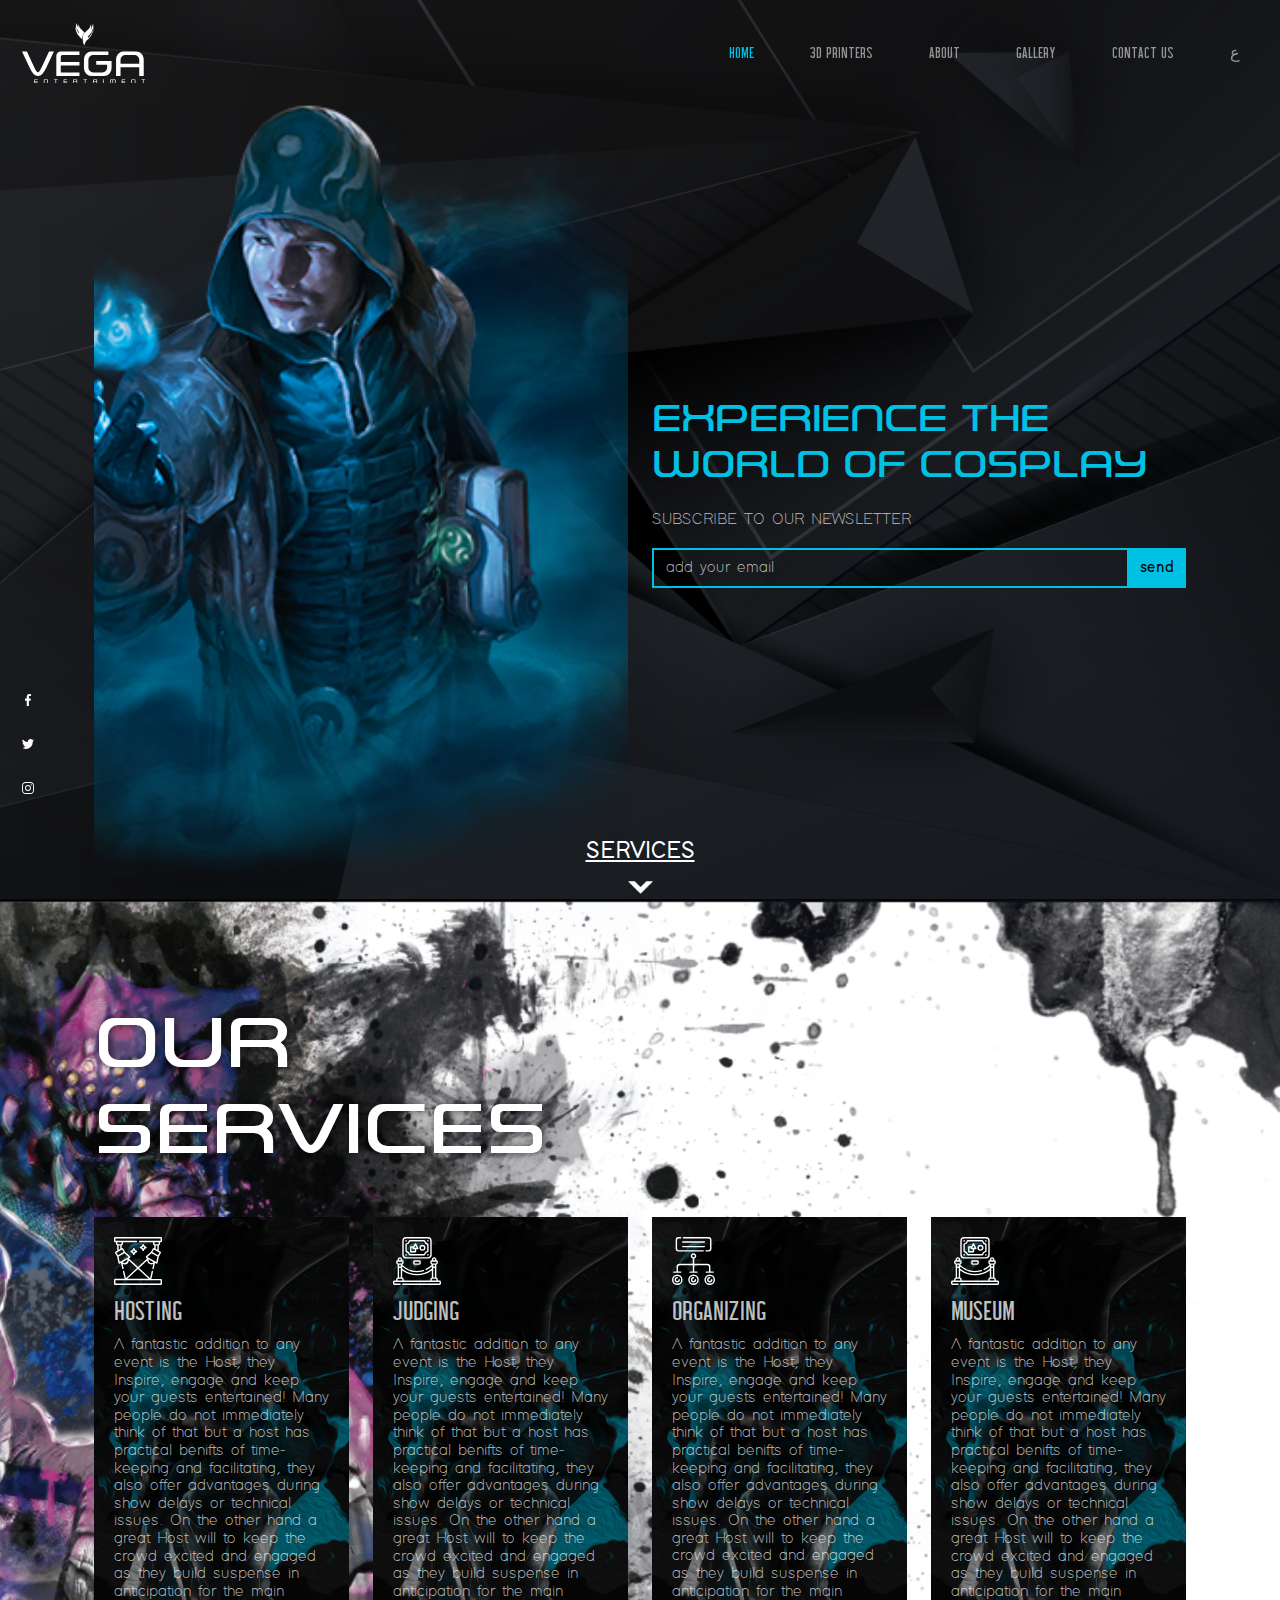
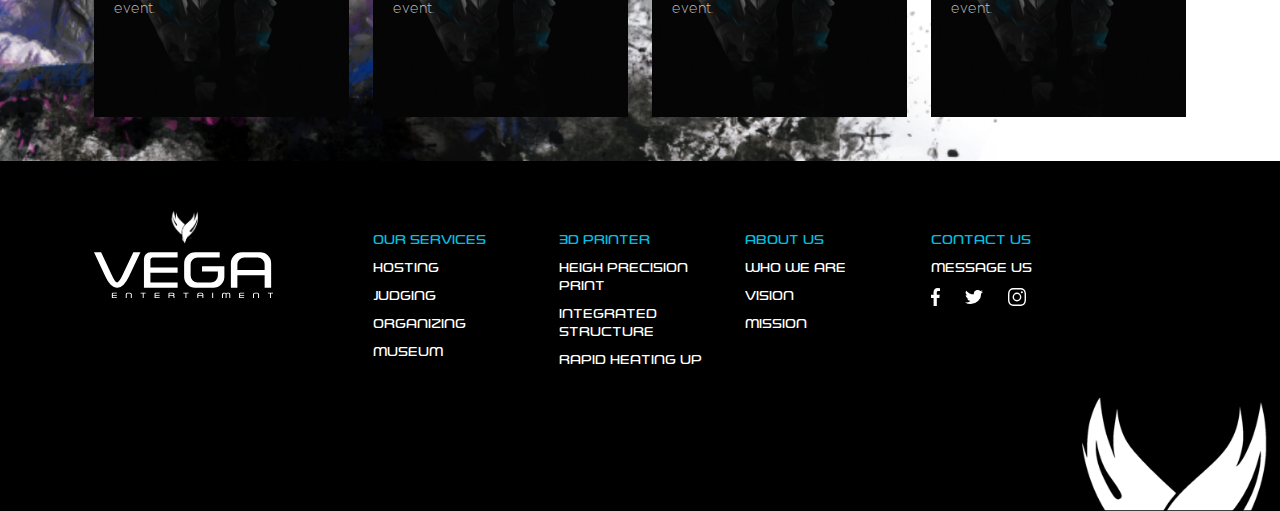
==== index.html @ 726aba1a "#0 - project vega" ====
<!DOCTYPE html>
<html dir="ltr">
<head>
    <meta charset="UTF-8">
    <meta http-equiv="X-UA-Compatible" content="IE=edge">
    <meta name="viewport" content="width=device-width, initial-scale=1.0">
    <link rel="stylesheet" href="plugins/bootstrap/css/bootstrap.min.css">
    <link rel="stylesheet" href="main.css">
    <link rel="stylesheet" href="css/navbar.css">
    <link rel="stylesheet" href="css/footer.css">
    <link rel="stylesheet" href="css/home.css">
    <title>Vega</title>
</head>
<body>
    <!-- <p class="test" rel="localize[title]"></p> -->
    <nav class="navbar navbar-expand-lg navbar-dark">
        <div class="container-fluid">
          <a class="navbar-brand" href="/">
              <img src="images/Group 75.svg" alt="Vega">
          </a>
          <button class="navbar-toggler" type="button" data-bs-toggle="collapse" data-bs-target="#navbarNavDropdown" aria-controls="navbarNavDropdown" aria-expanded="false" aria-label="Toggle navigation">
            <span class="navbar-toggler-icon"></span>
          </button>
          <div class="collapse navbar-collapse justify-content-end" id="navbarNavDropdown">
            <ul class="navbar-nav">
              <li class="nav-item">
                <a rel="localize[nav.home]" class="nav-link active" aria-current="page" href="/index.html">Home</a>
              </li>
              <li class="nav-item">
                <a rel="localize[nav.printer]" class="nav-link" href="/printer.html">Printer</a>
              </li>
              <li class="nav-item">
                <a rel="localize[nav.about]" class="nav-link" href="/about-us.html">about</a>
              </li>
              <li class="nav-item">
                <a rel="localize[nav.gallery]" class="nav-link" href="/gallery.html">gallery</a>
              </li>
              <li class="nav-item">
                <a rel="localize[nav.contact]" class="nav-link" href="/contact-us.html">Contact us</a>
              </li>
              <li class="nav-item">
                <a rel="localize[nav.lang]" class="nav-link" onclick="toggleLang()">ع</a>
              </li>
            </ul>
          </div>
        </div>
      </nav>
      <section class="home">
          <div class="background">
            <img class="background-img" src="images/Group 139.png">
          </div>
          <div class="body">
            <div class="container">
                <div class="row">
                    <div class="col-md-6 d-none d-md-block">
                        <img class="home-person" src="images/person-1.png" alt="person">
                    </div>
                    <div class="content col-md-6 col-sm-12 d-flex align-items-center">
                      <div class="d-flex flex-column">
                        <h1 rel="localize[home.title]">Experience the world of Cosplay</h1>
                        <form class="text-uppercase" id="form-subscribe">
                            <p rel="localize[home.subscribe]">Subscribe to our newsletter</p>
                            <div class="input-group mb-3">
                                <input rel="localize[general.addEmail]" value="email" type="email" name="email" class="form-control">
                                <div class="input-group-append">
                                  <button id="subscribe-button" rel="localize[general.send]" value="send" class="btn btn-primary" type="button">Send</button>
                                </div>
                              </div>
                        </form>
                      </div>
                  </div>
                </div>
            </div>
          </div>
          <div class="social d-flex flex-md-column">
              <a href="https://www.facebook.com/saud.hazzani" target="_blank">
                <img src="images/facebook (9).svg" alt="facebook">
              </a>
              <a href="https://twitter.com/vegacosplay" target="_blank">
                <img src="images/twitter (8).svg" alt="twitter">
              </a>
              <a href="https://www.instagram.com/vegacosplay/" target="_blank">
                <img src="images/instagram (9).svg" alt="instagram">
              </a>
          </div>
          <div class="gotoNext" onclick="document.getElementById('services').scrollIntoView()">
            <h5 rel="localize[home.services]">services</h5>
            <img src="images/down-arrow.png" alt="arrowDown">
          </div>
      </section>
      <section id="services" class="services">
        <div class="background">
          <img class="background-img" src="images/Group 137.png">
        </div>
        <div class="container pd-t-100">
          <div class="body">
            <div class="row">
              <h1 rel="localize[services.title]" class="text-uppercase">OUR SERVICES</h1>
            </div>
            <div class="row py-4">
              <div class="col-lg-3 col-md-6 col-sm-12" id="hosting">
                <div class="service">
                  <div class="header">
                    <img class="main" src="images/spotlight-1.svg" alt="hosting">
                    <img class="placeholder" src="images/spotlight.svg" alt="hosting">

                    <h3 rel="localize[services.hosting.title]" class="text-uppercase">hosting</h3>
                  </div>
                  <div class="body">
                    <p rel="localize[services.hosting.body]">A fantastic addition to any event is the Host, they Inspire, engage and keep your guests entertained! Many people do not immediately think of that but a host has practical benifts of time-keeping and facilitating, they also offer advantages during show delays or technical issues. On the other hand a great Host will to keep the crowd excited and engaged as they build suspense in anticipation for the main event.
                    </p>
                  </div>
                  <div class="footer">
                    <a  class="btn" rel="localize[services.book]" href="https://www.facebook.com/saud.hazzani">Book us</a>
                  </div>
                </div>
              </div>
              <div class="col-lg-3 col-md-6 col-sm-12" id="judging">
                <div class="service">
                  <div class="header">
                    <img class="main" src="images/painting-1.svg" alt="judging">
                    <img class="placeholder" src="images/painting.svg" alt="judging">
                    <h3 rel="localize[services.judging.title]" class="text-uppercase">JUDGING</h3>
                  </div>
                  <div class="body">
                    <p rel="localize[services.judging.body]">
                      A fantastic addition to any event is the Host, they Inspire, engage and keep your guests entertained! Many people do not immediately think of that but a host has practical benifts of time-keeping and facilitating, they also offer advantages during show delays or technical issues. On the other hand a great Host will to keep the crowd excited and engaged as they build suspense in anticipation for the main event.
                    </p>
                  </div>
                  <div class="footer">
                    <a  class="btn" rel="localize[services.book]" href="https://www.facebook.com/saud.hazzani">Book us</a>
                  </div>
                </div>
              </div>
              <div class="col-lg-3 col-md-6 col-sm-12" id="organizing">
                <div class="service">
                  <div class="header">
                    <img class="main" src="images/structure-1.svg" alt="organizing">
                    <img class="placeholder" src="images/structure.svg" alt="organizing">
                    <h3 rel="localize[services.organizing.title]" class="text-uppercase">organizing</h3>
                  </div>
                  <div class="body">
                    <p rel="localize[services.organizing.body]">
                      A fantastic addition to any event is the Host, they Inspire, engage and keep your guests entertained! Many people do not immediately think of that but a host has practical benifts of time-keeping and facilitating, they also offer advantages during show delays or technical issues. On the other hand a great Host will to keep the crowd excited and engaged as they build suspense in anticipation for the main event.
                    </p>
                  </div>
                  <div class="footer">
                    <a  class="btn" rel="localize[services.book]" href="https://www.facebook.com/saud.hazzani">Book us</a>
                  </div>
                </div>
              </div>
              <div class="col-lg-3 col-md-6 col-sm-12" id="museum">
                <div class="service">
                  <div class="header">
                    <img class="main" src="images/painting-1.svg" alt="museum">
                    <img class="placeholder" src="images/painting.svg" alt="museum">
                    <h3 rel="localize[services.museum.title]" class="text-uppercase">museum</h3>
                  </div>
                  <div class="body">
                    <p rel="localize[services.museum.body]">A fantastic addition to any event is the Host, they Inspire, engage and keep your guests entertained! Many people do not immediately think of that but a host has practical benifts of time-keeping and facilitating, they also offer advantages during show delays or technical issues. On the other hand a great Host will to keep the crowd excited and engaged as they build suspense in anticipation for the main event.
                    </p>
                  </div>
                  <div class="footer">
                    <a  class="btn" rel="localize[services.book]" href="https://www.facebook.com/saud.hazzani">Book us</a>
                  </div>
                </div>
              </div>
            </div>
          </div>
        </div>
      </section>
      <footer>
        <div class="background">
          <img class="background-img" src="images/Mask Group 9.svg">
        </div>
        <div class="container">
          <div class="row">
            <div class="col-md-3 col-sm-6">
              <img src="images/Group 75.svg" alt="vega">
            </div>
            <div class="col-md-2 col-sm-6">
              <div class="d-flex flex-column">
                <a rel="localize[footer.services]" class="header" href="/index.html#services">services</a>
                <a rel="localize[footer.hosting]"  href="/index.html#hosting">hosting</a>
                <a rel="localize[footer.judging]"  href="/index.html#judging">judging</a>
                <a rel="localize[footer.organizing]"  href="/index.html#organizing">organizing</a>
                <a rel="localize[footer.museum]"  href="/index.html#museum">museum</a>
              </div>
            </div>
            <div class="col-md-2 col-sm-6">
              <div class="d-flex flex-column">
                <a rel="localize[footer.printer]" class="header" href="/printer.html">printer</a>
                <a rel="localize[footer.printerHd]"  href="/printer.html#print">print</a>
                <a rel="localize[footer.integrated]"  href="/printer.html#structure">integrated structure</a>
                <a rel="localize[footer.rapid]"  href="/printer.html#heating">rapid heating up</a>
              </div>
            </div>
            <div class="col-md-2 col-sm-6">
              <div class="d-flex flex-column">
                <a rel="localize[footer.about]" class="header" href="/about-us.html">about us</a>
                <a rel="localize[footer.whoWeAre]"  href="/about-us.html#who">who we are</a>
                <a rel="localize[footer.vision]"  href="/about-us.html#vision">vision</a>
                <a rel="localize[footer.mission]" href="/about-us.html#mission">mission</a>
              </div>
            </div>
            <div class="col-md-2 col-sm-6">
              <div class="d-flex flex-column">
                <a rel="localize[footer.contact]" class="header" href="/contact-us.html">contact</a>
                <a rel="localize[footer.message]" href="/contact-us.html#message">message</a>
                <div class="social d-flex">
                  <a href="https://www.facebook.com/saud.hazzani" target="_blank">
                    <img src="images/facebook (9).svg" alt="facebook">
                  </a>
                  <a href="https://twitter.com/vegacosplay" target="_blank">
                    <img src="images/twitter (8).svg" alt="twitter">
                  </a>
                  <a href="https://www.instagram.com/vegacosplay/" target="_blank">
                    <img src="images/instagram (9).svg" alt="instagram">
                  </a>
              </div>
              </div>
            </div>
          </div>
        </div>
      </footer>
    <script src="plugins/bootstrap/js/bootstrap.min.js"></script>
    <script src="plugins/jquery/js/jquery.min.js"></script>
    <script src="plugins/jquery/js/jquery.localize.min.js"></script>
    <script src="main.js"></script>
    <script src="javascript/contact.js"></script>
</body>
</html>
---- main.css ----
@font-face {
  font-family: "babyBlue";
  src: url(fonts/baby_blues/Baby\ Blues.otf);
}
@font-face {
  font-family: "a-space";
  src: url(fonts/a_space/A-Space\ Regular\ Demo.otf);
}
@font-face {
  font-family: "adam";
  src: url(fonts/adam/Adam-Medium.ttf);
}
@font-face {
  font-family: "adam-bold";
  src: url(fonts/adam/Adam-Bold.ttf);
}
:root {
  --primary: #00c1e3;
  --surface: #000000;
  --onSurface: #ffffffbf;
  --onSurface2: #ffffffff;
  --mark: #fcac6a;
}
* {
  max-width: 100%;
}
body {
  background-color: var(--surface);
  color: var(--onSurface);
  font-family: "adam";
  overflow-x: hidden;
  scroll-padding-top: 100px;
}
a,
a:hover {
  color: var(--onSurface);
}
.active {
  color: var(--primary) !important;
}
h1,
h2,
h3,
h4,
h5,
h6 {
  text-transform: uppercase;
}
.btn-primary {
  background-color: var(--primary) !important;
  color: var(--surface) !important;
}
.p {
  font-size: 18px;
}
input,
textarea {
  border-radius: 0 !important;
  outline: none !important;
  border: 2px solid var(--primary) !important;
  background-color: transparent !important;
  color: var(--onSurface) !important;
  padding: 5px;
}
.form-control:focus {
  box-shadow: none !important;
}
button {
  border: none !important;
  border-radius: 0 !important;
  height: 40px !important;
  font-family: "adam-bold";
}
.pd-t-100 {
  padding-top: 100px;
}
.background {
  height: 100%;
  width: 100vw;
  position: absolute;
}
.background::after {
  content: "";
  position: absolute;
  left: 0;
  top: 0;
  width: 100%;
  height: 100%;
  z-index: 2;
}
.background.overlay::after {
  background-color: rgba(0, 0, 0, 0.7);
}
.background.overlay-dark::after {
  background-color: rgba(0, 0, 0, 0.95);
}
.background.overlay-light::after {
  background-color: rgba(0, 0, 0, 0.5);
}
.background .background-img {
  width: 100%;
  height: 100%;
  object-fit: cover;
  z-index: 1;
}

.solid {
  background-color: var(--surface) !important;
}
a {
  cursor: pointer;
}

html[dir="rtl"] .rtl-image {
  transform: rotatey(180deg);
}

.row {
  margin: 0 auto;
}

/* #instafeed {
  --bs-gutter-x: 1.5rem;
  --bs-gutter-y: 0;
  display: flex;
  flex-wrap: wrap;
}

#instafeed > * {
  flex-shrink: 0;
  width: 100%;
  max-width: 100%;
  padding-right: calc(var(--bs-gutter-x) / 2);
  padding-left: calc(var(--bs-gutter-x) / 2);
  margin-top: var(--bs-gutter-y);
} */
---- css/navbar.css ----
.navbar {
  position: fixed !important;
  left: 0;
  width: 100%;
  background-color: transparent;
  position: relative;
  z-index: 99999;
}
@media (max-width: 991px) {
  .navbar {
    background-color: var(--surface);
  }
}
.navbar img {
  height: 80px;
  width: 180px;
  object-fit: contain;
  object-position: left;
  padding: 10px;
}
.navbar .nav-item {
  text-transform: uppercase;
  font-family: "babyBlue";
  margin: 0 20px;
}
---- css/footer.css ----
footer {
  position: relative;
  min-height: 300px;
  padding: 50px 0;
}
footer .background-img {
  object-position: right bottom;
}
footer a {
  color: var(--onSurface2);
  text-transform: uppercase;
  font-size: 12px;
  z-index: 9;
  font-family: "a-space";
  font-weight: 400;
  text-decoration: none;
  margin-bottom: 10px;
}
footer a:hover {
  color: var(--onSurface2);
  text-decoration: underline;
}
footer .header,
footer .header:hover {
  color: var(--primary);
  margin-top: 20px;
}

footer .social > * {
  margin-right: 25px;
}
---- css/home.css ----
/* ********************************************************** */
section.home {
  position: relative;
  min-height: 100vh;
}
section.home .body {
  padding-top: 100px;
  position: relative;
  z-index: 3;
}
section.home .body .content {
  min-height: calc(100vh - 100px);
}
section.home .body .home-person {
  height: calc(100vh - 100px);
  object-fit: cover;
}
section.home .body h1 {
  color: var(--primary);
  font-family: "a-space";
  text-transform: uppercase;
  font-size: 24px;
  margin-bottom: 20px;
}
@media (min-width: 768px) {
  section.home .body h1 {
    font-size: 38px;
  }
}
@media (min-width: 1400px) {
  section.home .body h1 {
    font-size: 72px;
  }
}

section.home .social {
  position: absolute;
  bottom: 10%;
  left: var(--bs-gutter-x, 0.75rem);
  z-index: 4;
}
section.home .social a {
  margin: 10px;
}

section.home .social img {
  width: 12px;
  height: 12px;
  object-fit: contain;
  /* padding: 10px 0; */
}

section.home .gotoNext {
  z-index: 2;
  margin: 0 auto;
  display: flex;
  position: absolute;
  bottom: 0;
  left: 0;
  right: 0;
  display: flex;
  align-items: center;
  flex-flow: column;
  z-index: 4;
  cursor: pointer;
}
section.home .gotoNext h5 {
  font-family: "adam-bold";
  text-decoration: underline;
  text-transform: uppercase;
  font-size: 24px;
  font-weight: 400;
  color: var(--onSurface2);
}
section.home .gotoNext img {
  width: 25px;
  height: 25px;
  object-fit: contain;
}

/* ************************************************************* */
section.services {
  position: relative;
  /* min-height: 150vh; */
}
section.services .body {
  z-index: 4;
  position: relative;
}

section.services .body h1 {
  color: var(--onSurface2);
  font-family: "a-space";
  text-transform: uppercase;
  font-size: 38px;
  margin-bottom: 20px;
  width: min-intrinsic; /* old Chrome, Safari */
  width: -webkit-min-content; /* less old Chrome, Safari */
  width: -moz-min-content; /* current Firefox */
  width: min-content;
  text-shadow: 2px 0px 8px rgb(0 0 0 / 60%);
}
@media (min-width: 768px) {
  section.services .body h1 {
    font-size: 72px;
  }
}
@media (min-width: 1400px) {
  section.services .body h1 {
    font-size: 100px;
  }
}

section.services .service {
  padding: 20px;
  position: relative;
  height: 500px;
  margin-bottom: 20px;
}
section.services .service .header,
section.services .service .body,
section.services .service .footer {
  z-index: 2;
  position: relative;
}
section.services .service::after {
  content: "";
  background-color: var(--surface);
  opacity: 0.5;
  position: absolute;
  left: 0;
  top: 0;
  width: 100%;
  height: 100%;
  z-index: 1;
}
section.services .service::before {
  content: "";
  position: absolute;
  left: 0;
  top: 0;
  bottom: 0;
  right: 0;
  background: url("../images/Group\ 55.png");
  background-position: center;
  background-repeat: no-repeat;
  background-size: cover;
}

section.services .service p {
  line-height: 1.1;
  overflow: hidden;
}
section.services .service a {
  color: var(--onSurface2);
  text-decoration: underline;
  text-transform: uppercase;
  padding: 0 !important;
  display: none;
}

section.services .service h3 {
  margin-top: 10px;
  font-family: "babyBlue";
  text-transform: uppercase;
}
section.services .service:hover a {
  display: inline-flex;
}
section.services .service:hover .placeholder {
  display: block;
}

section.services .service:hover .main {
  display: none;
}

section.services .service .placeholder {
  display: none;
}
section.services .service:hover h3 {
  color: var(--primary);
}
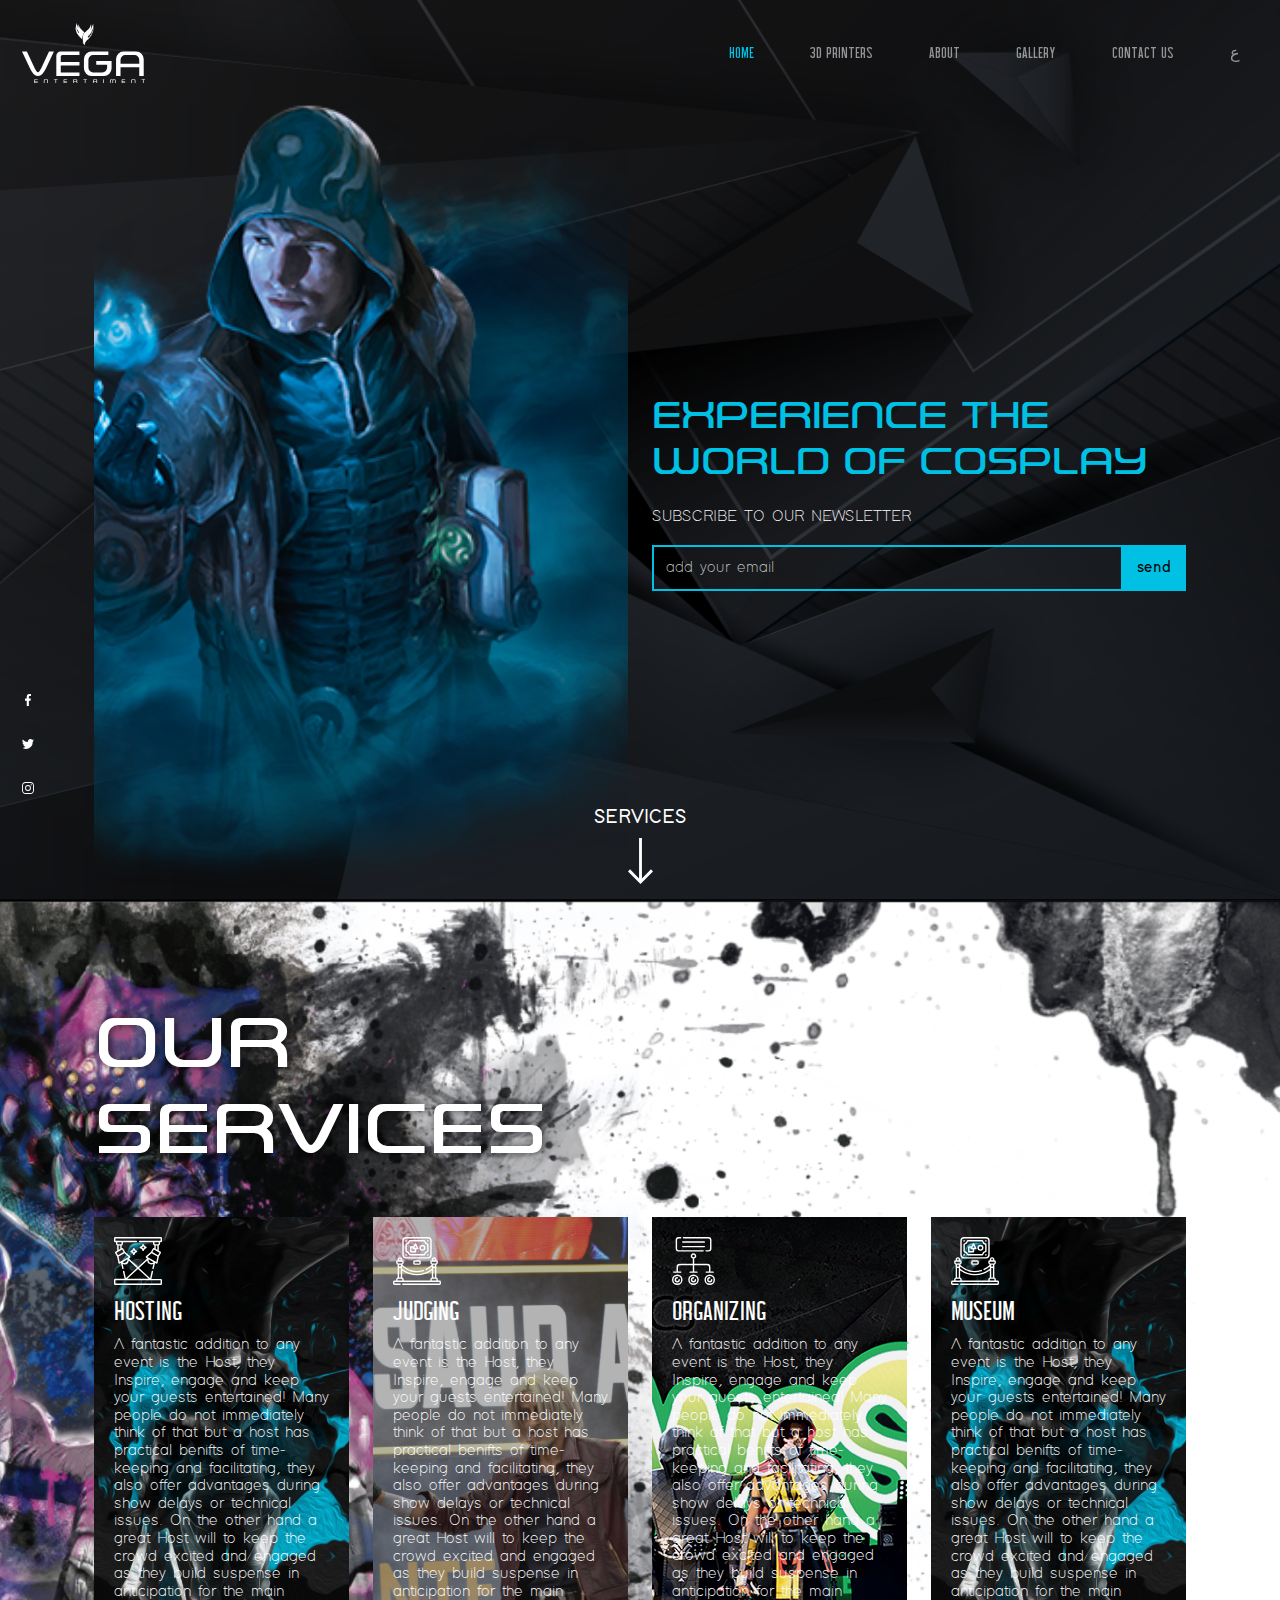
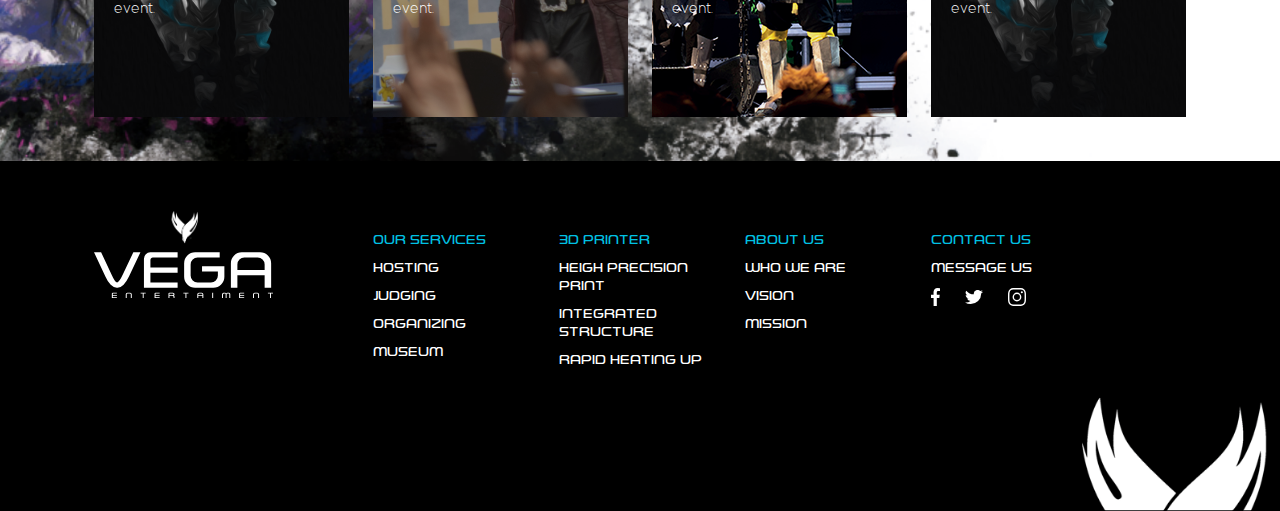
==== commit 3931481c: "edits" ====
--- a/index.html
+++ b/index.html
@@ -15,7 +15,7 @@
     <!-- <p class="test" rel="localize[title]"></p> -->
     <nav class="navbar navbar-expand-lg navbar-dark">
         <div class="container-fluid">
-          <a class="navbar-brand" href="/">
+          <a class="navbar-brand" href="index.html">
               <img src="images/Group 75.svg" alt="Vega">
           </a>
           <button class="navbar-toggler" type="button" data-bs-toggle="collapse" data-bs-target="#navbarNavDropdown" aria-controls="navbarNavDropdown" aria-expanded="false" aria-label="Toggle navigation">
@@ -27,16 +27,16 @@
                 <a rel="localize[nav.home]" class="nav-link active" aria-current="page" href="/index.html">Home</a>
               </li>
               <li class="nav-item">
-                <a rel="localize[nav.printer]" class="nav-link" href="/printer.html">Printer</a>
-              </li>
-              <li class="nav-item">
-                <a rel="localize[nav.about]" class="nav-link" href="/about-us.html">about</a>
-              </li>
-              <li class="nav-item">
-                <a rel="localize[nav.gallery]" class="nav-link" href="/gallery.html">gallery</a>
-              </li>
-              <li class="nav-item">
-                <a rel="localize[nav.contact]" class="nav-link" href="/contact-us.html">Contact us</a>
+                <a rel="localize[nav.printer]" class="nav-link" href="printer.html">Printer</a>
+              </li>
+              <li class="nav-item">
+                <a rel="localize[nav.about]" class="nav-link" href="about-us.html">about</a>
+              </li>
+              <li class="nav-item">
+                <a rel="localize[nav.gallery]" class="nav-link" href="gallery.html">gallery</a>
+              </li>
+              <li class="nav-item">
+                <a rel="localize[nav.contact]" class="nav-link" href="contact-us.html">Contact us</a>
               </li>
               <li class="nav-item">
                 <a rel="localize[nav.lang]" class="nav-link" onclick="toggleLang()">ع</a>
@@ -61,9 +61,9 @@
                         <form class="text-uppercase" id="form-subscribe">
                             <p rel="localize[home.subscribe]">Subscribe to our newsletter</p>
                             <div class="input-group mb-3">
-                                <input rel="localize[general.addEmail]" value="email" type="email" name="email" class="form-control">
+                                <input rel="localize[general.addEmail]" value="ADD YOUR EMAIL" type="email" name="email" class="form-control">
                                 <div class="input-group-append">
-                                  <button id="subscribe-button" rel="localize[general.send]" value="send" class="btn btn-primary" type="button">Send</button>
+                                  <button id="subscribe-button" rel="localize[general.send]" value="send" class="btn btn-primary input-group-append" type="button">SEND</button>
                                 </div>
                               </div>
                         </form>
@@ -85,7 +85,7 @@
           </div>
           <div class="gotoNext" onclick="document.getElementById('services').scrollIntoView()">
             <h5 rel="localize[home.services]">services</h5>
-            <img src="images/down-arrow.png" alt="arrowDown">
+            <img src="images/arrow.svg" alt="arrowDown">
           </div>
       </section>
       <section id="services" class="services">
@@ -98,7 +98,7 @@
               <h1 rel="localize[services.title]" class="text-uppercase">OUR SERVICES</h1>
             </div>
             <div class="row py-4">
-              <div class="col-lg-3 col-md-6 col-sm-12" id="hosting">
+              <div class="col-lg-3 col-md-6 col-sm-12 hosting" id="hosting">
                 <div class="service">
                   <div class="header">
                     <img class="main" src="images/spotlight-1.svg" alt="hosting">
@@ -115,7 +115,7 @@
                   </div>
                 </div>
               </div>
-              <div class="col-lg-3 col-md-6 col-sm-12" id="judging">
+              <div class="col-lg-3 col-md-6 col-sm-12 judging" id="judging">
                 <div class="service">
                   <div class="header">
                     <img class="main" src="images/painting-1.svg" alt="judging">
@@ -132,7 +132,7 @@
                   </div>
                 </div>
               </div>
-              <div class="col-lg-3 col-md-6 col-sm-12" id="organizing">
+              <div class="col-lg-3 col-md-6 col-sm-12 organizing" id="organizing">
                 <div class="service">
                   <div class="header">
                     <img class="main" src="images/structure-1.svg" alt="organizing">
@@ -149,7 +149,7 @@
                   </div>
                 </div>
               </div>
-              <div class="col-lg-3 col-md-6 col-sm-12" id="museum">
+              <div class="col-lg-3 col-md-6 col-sm-12 museum" id="museum">
                 <div class="service">
                   <div class="header">
                     <img class="main" src="images/painting-1.svg" alt="museum">
--- a/main.css
+++ b/main.css
@@ -26,7 +26,7 @@
 }
 body {
   background-color: var(--surface);
-  color: var(--onSurface);
+  color: white;
   font-family: "adam";
   overflow-x: hidden;
   scroll-padding-top: 100px;
--- a/css/home.css
+++ b/css/home.css
@@ -1,4 +1,5 @@
 /* ********************************************************** */
+
 section.home {
   position: relative;
   min-height: 100vh;
@@ -31,6 +32,12 @@
   section.home .body h1 {
     font-size: 72px;
   }
+}
+
+.input-group-append .input-group-append{
+  padding: 15px;
+  height: auto !important;
+  line-height: 1 !important;
 }
 
 section.home .social {
@@ -63,18 +70,17 @@
   flex-flow: column;
   z-index: 4;
   cursor: pointer;
+  margin-bottom: 16px;
 }
 section.home .gotoNext h5 {
   font-family: "adam-bold";
-  text-decoration: underline;
-  text-transform: uppercase;
-  font-size: 24px;
+  text-transform: uppercase;
+  font-size: 20px;
   font-weight: 400;
   color: var(--onSurface2);
 }
 section.home .gotoNext img {
   width: 25px;
-  height: 25px;
   object-fit: contain;
 }
 
@@ -116,37 +122,78 @@
   position: relative;
   height: 500px;
   margin-bottom: 20px;
-}
+  background-color: black;
+}
+
 section.services .service .header,
 section.services .service .body,
 section.services .service .footer {
   z-index: 2;
   position: relative;
 }
-section.services .service::after {
-  content: "";
-  background-color: var(--surface);
-  opacity: 0.5;
-  position: absolute;
-  left: 0;
-  top: 0;
-  width: 100%;
-  height: 100%;
-  z-index: 1;
-}
-section.services .service::before {
-  content: "";
-  position: absolute;
-  left: 0;
-  top: 0;
-  bottom: 0;
-  right: 0;
-  background: url("../images/Group\ 55.png");
+
+/*  */
+
+section.services .hosting .service::before{
+  background-image:  url('../images/Group\ 55.png');
+  }
+  
+  section.services .hosting:hover .service::before{    
+    opacity: 0.5;
+  }
+
+/*  */
+
+  section.services .judging .service::before{
+    background-image:  url('../images/Judging.JPG');
+    opacity: 0.7;
+    }
+    
+    section.services .judging:hover .service::before{    
+      opacity: 0.4;
+    }
+
+/*  */
+
+    section.services .organizing .service::before{
+      background-image:  url('../images/organizing.png');
+      }
+      
+      section.services .organizing:hover .service::before{    
+        opacity: 0.5;
+      }
+
+/*  */
+
+    section.services .museum .service::before{
+      background-image:  url('../images/Group\ 55.png');
+      }
+      
+      section.services .museum:hover .service::before{    
+        opacity: 0.5;
+      }
+      
+/*  */
+
+section.services .service::before{
   background-position: center;
   background-repeat: no-repeat;
   background-size: cover;
 }
 
+section.services .service::before{
+  transition: all 0.5s ease;
+  content: "";
+  position: absolute;
+  opacity: 0.95;
+  height: 100%;
+  width: 100%;
+  top: 0;
+  left: 0;
+}
+
+/*  */
+
 section.services .service p {
   line-height: 1.1;
   overflow: hidden;
